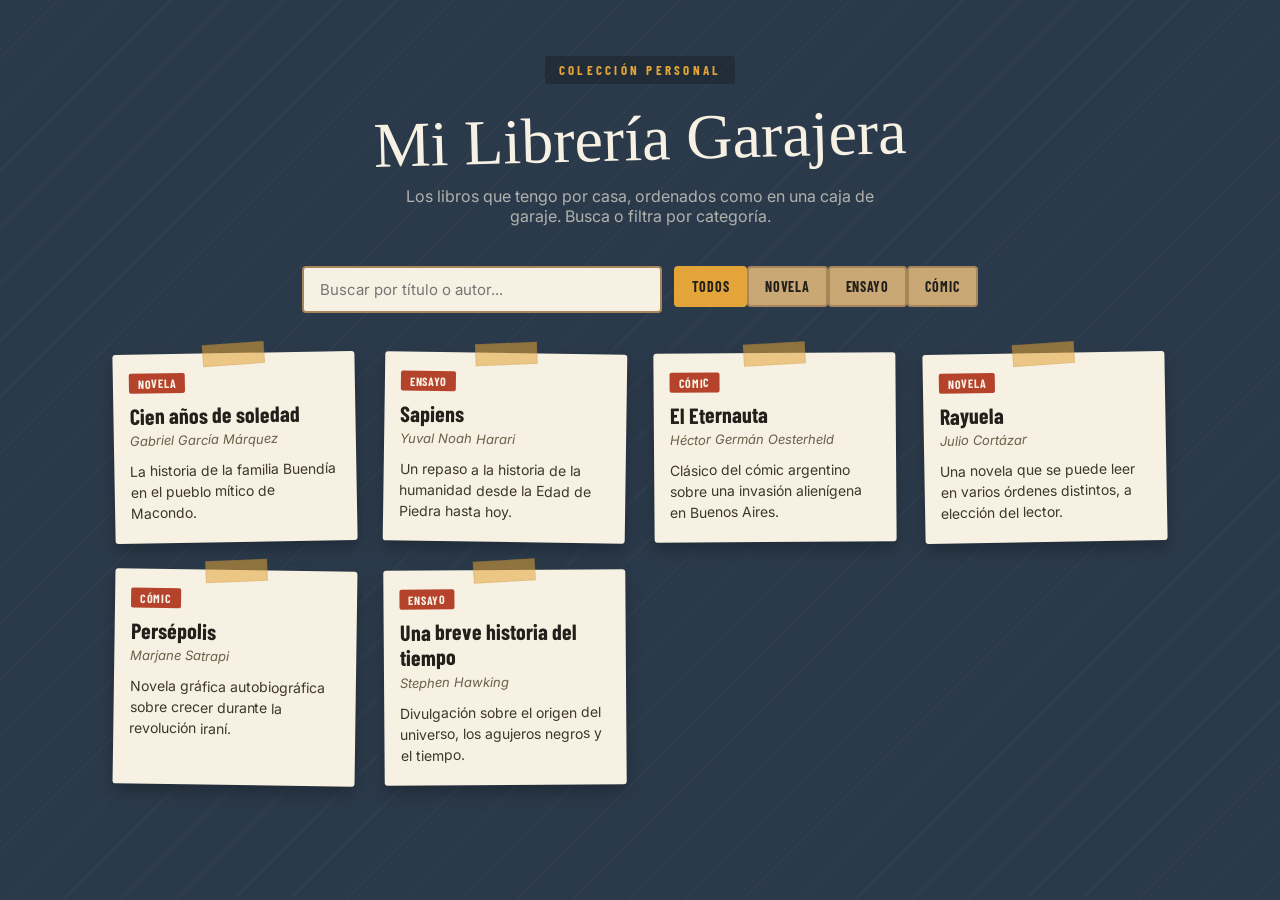
==== index.html @ d71dbd79 "Add files via upload" ====
<!DOCTYPE html>
<html lang="es">
<head>
<meta charset="UTF-8">
<meta name="viewport" content="width=device-width, initial-scale=1.0">
<title>Mi Librería Garajera</title>
<link rel="preconnect" href="https://fonts.googleapis.com">
<link href="https://fonts.googleapis.com/css2?family=Permanent+Marker&family=Barlow+Condensed:wght@600;700&family=Inter:wght@400;500;600&display=swap" rel="stylesheet">
<style>

  /* ============================================================
     PALETA Y TIPOS — no hace falta tocar esto, pero si algún día
     quieres cambiar colores, están todos aquí arriba.
     ============================================================ */
  :root{
    --azul-mono:   #2B3A4A;   /* fondo, como un mono de trabajo */
    --carton:      #C9A876;   /* tono cartón */
    --carton-osc:  #A9865A;
    --papel:       #F7F1E3;   /* tarjetas, tipo ficha */
    --tinta:       #23201B;   /* texto principal */
    --mostaza:     #E3A439;   /* acento, cinta de precaución */
    --rojo-etiqueta: #B5432C;
  }

  * { box-sizing: border-box; }

  body{
    margin:0;
    background: var(--azul-mono);
    background-image:
      repeating-linear-gradient(135deg, rgba(255,255,255,0.02) 0px, rgba(255,255,255,0.02) 2px, transparent 2px, transparent 40px);
    color: var(--tinta);
    font-family: 'Inter', sans-serif;
    min-height: 100vh;
  }

  header{
    padding: 56px 24px 40px;
    text-align: center;
  }

  .eyebrow{
    display:inline-block;
    font-family:'Barlow Condensed', sans-serif;
    font-weight:700;
    letter-spacing: 0.25em;
    text-transform: uppercase;
    font-size: 13px;
    color: var(--mostaza);
    background: rgba(0,0,0,0.25);
    padding: 6px 14px;
    border-radius: 3px;
    margin-bottom: 18px;
  }

  h1{
    font-family: 'Permanent Marker', cursive;
    font-weight: 400;
    font-size: clamp(2.4rem, 6vw, 4rem);
    color: var(--papel);
    margin: 0 0 10px;
    transform: rotate(-1.5deg);
  }

  .subtitulo{
    color: rgba(247,241,227,0.65);
    font-size: 16px;
    max-width: 480px;
    margin: 0 auto;
  }

  /* ---------- Buscador y filtros ---------- */
  .controles{
    max-width: 900px;
    margin: 0 auto 40px;
    padding: 0 24px;
    display: flex;
    flex-wrap: wrap;
    gap: 12px;
    justify-content: center;
  }

  #buscador{
    flex: 1 1 260px;
    max-width: 360px;
    padding: 12px 16px;
    border: 2px solid var(--carton-osc);
    border-radius: 4px;
    background: var(--papel);
    font-family: 'Inter', sans-serif;
    font-size: 15px;
    color: var(--tinta);
  }
  #buscador:focus{ outline: 3px solid var(--mostaza); outline-offset: 1px; }

  .filtro-categoria{
    padding: 10px 16px;
    border: 2px solid var(--carton-osc);
    border-radius: 4px;
    background: var(--carton);
    color: var(--tinta);
    font-family: 'Barlow Condensed', sans-serif;
    font-weight: 700;
    text-transform: uppercase;
    letter-spacing: 0.05em;
    font-size: 14px;
    cursor: pointer;
  }
  .filtro-categoria.activo{
    background: var(--mostaza);
    border-color: var(--mostaza);
  }
  .filtro-categoria:focus-visible{ outline: 3px solid var(--papel); }

  /* ---------- Cuadrícula de libros ---------- */
  main{
    max-width: 1100px;
    margin: 0 auto;
    padding: 0 24px 80px;
    display: grid;
    grid-template-columns: repeat(auto-fill, minmax(220px, 1fr));
    gap: 28px;
  }

  .ficha{
    background: var(--papel);
    border-radius: 3px;
    padding: 18px 16px 20px;
    position: relative;
    box-shadow: 0 8px 16px rgba(0,0,0,0.25);
    transition: transform 0.15s ease;
  }
  .ficha:nth-child(3n+1){ transform: rotate(-1deg); }
  .ficha:nth-child(3n+2){ transform: rotate(0.8deg); }
  .ficha:nth-child(3n){ transform: rotate(-0.4deg); }
  .ficha:hover{ transform: scale(1.03) rotate(0deg); }

  /* etiqueta de "cinta adhesiva" arriba de cada ficha */
  .ficha::before{
    content:"";
    position:absolute;
    top:-10px; left:50%;
    transform: translateX(-50%) rotate(-3deg);
    width: 60px; height: 20px;
    background: rgba(227,164,57,0.55);
    border: 1px solid rgba(0,0,0,0.05);
  }

  .categoria-tag{
    display:inline-block;
    font-family:'Barlow Condensed', sans-serif;
    font-weight:700;
    text-transform: uppercase;
    letter-spacing: 0.06em;
    font-size: 12px;
    color: var(--papel);
    background: var(--rojo-etiqueta);
    padding: 3px 9px;
    border-radius: 2px;
    margin-bottom: 10px;
  }

  .ficha h2{
    font-family: 'Barlow Condensed', sans-serif;
    font-size: 22px;
    font-weight: 700;
    margin: 0 0 4px;
    line-height: 1.15;
  }

  .autor{
    font-size: 13px;
    color: #6b5f4a;
    margin: 0 0 12px;
    font-style: italic;
  }

  .descripcion{
    font-size: 14px;
    line-height: 1.5;
    margin: 0;
    color: #3d372c;
  }

  .sin-resultados{
    grid-column: 1 / -1;
    text-align: center;
    color: rgba(247,241,227,0.7);
    font-family:'Barlow Condensed', sans-serif;
    font-size: 20px;
    padding: 40px 0;
  }

</style>
</head>
<body>

<header>
  <span class="eyebrow">Colección personal</span>
  <h1>Mi Librería Garajera</h1>
  <p class="subtitulo">Los libros que tengo por casa, ordenados como en una caja de garaje. Busca o filtra por categoría.</p>
</header>

<div class="controles">
  <input type="text" id="buscador" placeholder="Buscar por título o autor...">
  <div id="filtros"></div>
</div>

<main id="contenedor-libros"></main>

<script>

  /* ============================================================
     👇 ESTA ES LA ÚNICA PARTE QUE TIENES QUE TOCAR 👇

     Añade, borra o edita libros aquí. Cada libro es un bloque
     entre { } y hay que separarlos con una coma.

     - titulo: el nombre del libro
     - autor: quién lo escribió
     - categoria: la etiqueta roja (úsala para agrupar, ej: "Novela", "Ensayo", "Cómic"...)
     - descripcion: una o dos frases sobre el libro

     Cuando termines de editar, guarda el archivo y ya está.
     ============================================================ */

  const libros = [
    {
      titulo: "Cien años de soledad",
      autor: "Gabriel García Márquez",
      categoria: "Novela",
      descripcion: "La historia de la familia Buendía en el pueblo mítico de Macondo."
    },
    {
      titulo: "Sapiens",
      autor: "Yuval Noah Harari",
      categoria: "Ensayo",
      descripcion: "Un repaso a la historia de la humanidad desde la Edad de Piedra hasta hoy."
    },
    {
      titulo: "El Eternauta",
      autor: "Héctor Germán Oesterheld",
      categoria: "Cómic",
      descripcion: "Clásico del cómic argentino sobre una invasión alienígena en Buenos Aires."
    },
    {
      titulo: "Rayuela",
      autor: "Julio Cortázar",
      categoria: "Novela",
      descripcion: "Una novela que se puede leer en varios órdenes distintos, a elección del lector."
    },
    {
      titulo: "Persépolis",
      autor: "Marjane Satrapi",
      categoria: "Cómic",
      descripcion: "Novela gráfica autobiográfica sobre crecer durante la revolución iraní."
    },
    {
      titulo: "Una breve historia del tiempo",
      autor: "Stephen Hawking",
      categoria: "Ensayo",
      descripcion: "Divulgación sobre el origen del universo, los agujeros negros y el tiempo."
    }
  ];

  /* ============================================================
     👆 A partir de aquí es el "motor" que pinta las fichas.
     No hace falta entenderlo para usar la plantilla, pero si
     algún día quieres aprender, es un buen sitio para empezar
     a leer código real.
     ============================================================ */

  const contenedor = document.getElementById('contenedor-libros');
  const buscador = document.getElementById('buscador');
  const filtrosDiv = document.getElementById('filtros');

  const categorias = ["Todos", ...new Set(libros.map(l => l.categoria))];
  let categoriaActiva = "Todos";

  function pintarFiltros(){
    filtrosDiv.innerHTML = "";
    categorias.forEach(cat => {
      const btn = document.createElement('button');
      btn.textContent = cat;
      btn.className = "filtro-categoria" + (cat === categoriaActiva ? " activo" : "");
      btn.addEventListener('click', () => {
        categoriaActiva = cat;
        pintarFiltros();
        pintarLibros();
      });
      filtrosDiv.appendChild(btn);
    });
  }

  function pintarLibros(){
    const texto = buscador.value.trim().toLowerCase();
    const filtrados = libros.filter(l => {
      const coincideTexto = l.titulo.toLowerCase().includes(texto) || l.autor.toLowerCase().includes(texto);
      const coincideCategoria = categoriaActiva === "Todos" || l.categoria === categoriaActiva;
      return coincideTexto && coincideCategoria;
    });

    contenedor.innerHTML = "";

    if(filtrados.length === 0){
      contenedor.innerHTML = '<p class="sin-resultados">No hay libros que coincidan con la búsqueda.</p>';
      return;
    }

    filtrados.forEach(libro => {
      const ficha = document.createElement('article');
      ficha.className = "ficha";
      ficha.innerHTML = `
        <span class="categoria-tag">${libro.categoria}</span>
        <h2>${libro.titulo}</h2>
        <p class="autor">${libro.autor}</p>
        <p class="descripcion">${libro.descripcion}</p>
      `;
      contenedor.appendChild(ficha);
    });
  }

  buscador.addEventListener('input', pintarLibros);

  pintarFiltros();
  pintarLibros();

</script>
</body>
</html>
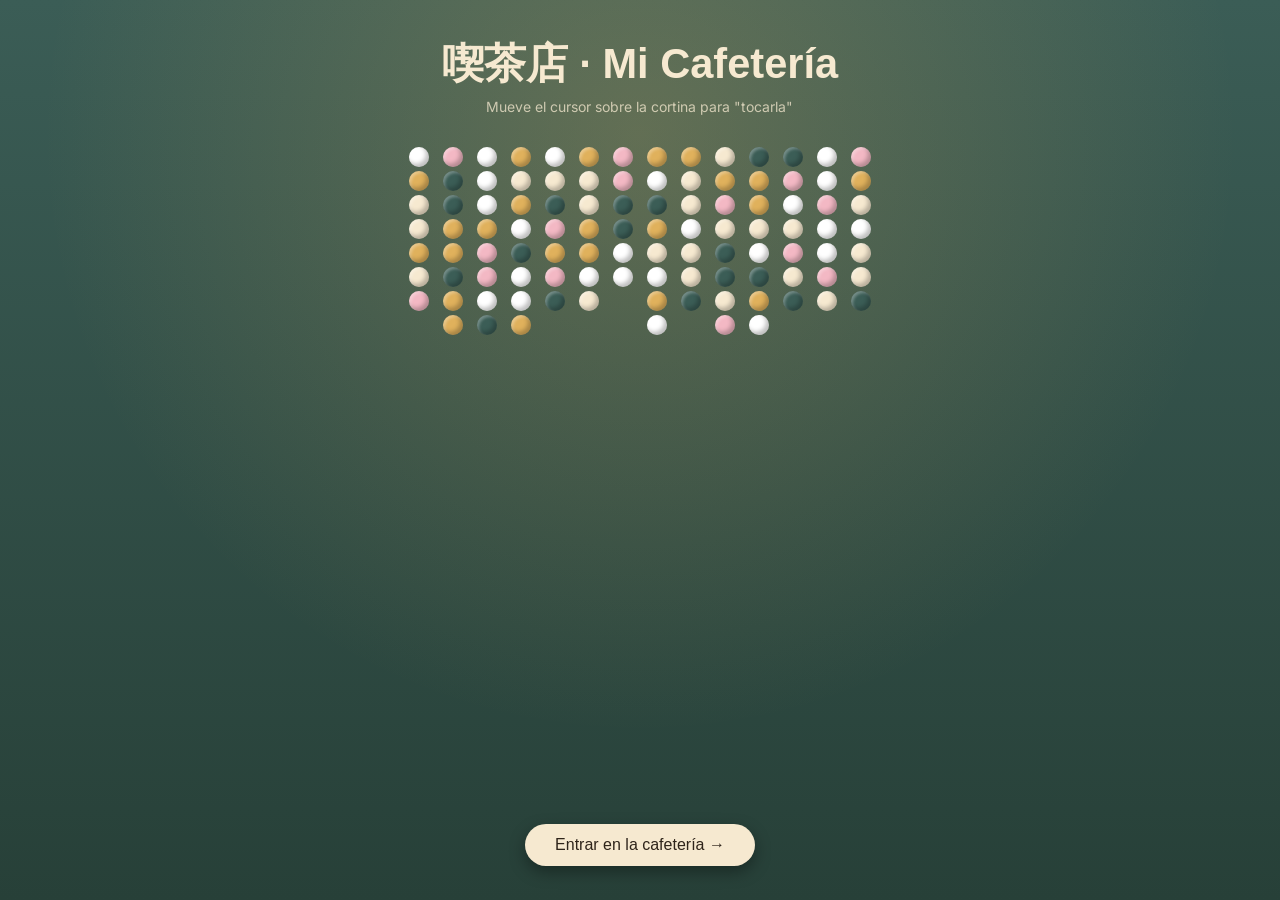
==== commit 86bb1be9: "Add files via upload" ====
--- a/index.html
+++ b/index.html
@@ -3,327 +3,525 @@
 <head>
 <meta charset="UTF-8">
 <meta name="viewport" content="width=device-width, initial-scale=1.0">
-<title>Mi Librería Garajera</title>
+<title>Mi Cafetería Garajera</title>
 <link rel="preconnect" href="https://fonts.googleapis.com">
-<link href="https://fonts.googleapis.com/css2?family=Permanent+Marker&family=Barlow+Condensed:wght@600;700&family=Inter:wght@400;500;600&display=swap" rel="stylesheet">
+<link href="https://fonts.googleapis.com/css2?family=Kosugi+Maru&family=Inter:wght@400;500;600&display=swap" rel="stylesheet">
 <style>
 
   /* ============================================================
-     PALETA Y TIPOS — no hace falta tocar esto, pero si algún día
-     quieres cambiar colores, están todos aquí arriba.
+     PALETA — sacada de la imagen de referencia: puertas verde
+     azulado, madera cálida, sakura rosa, tarros de terracota.
      ============================================================ */
   :root{
-    --azul-mono:   #2B3A4A;   /* fondo, como un mono de trabajo */
-    --carton:      #C9A876;   /* tono cartón */
-    --carton-osc:  #A9865A;
-    --papel:       #F7F1E3;   /* tarjetas, tipo ficha */
-    --tinta:       #23201B;   /* texto principal */
-    --mostaza:     #E3A439;   /* acento, cinta de precaución */
-    --rojo-etiqueta: #B5432C;
+    --crema:      #F6E9D0;
+    --teal:       #3B5D56;
+    --teal-osc:   #274038;
+    --sakura:     #F3B8C4;
+    --sakura-osc: #D98CA0;
+    --terracota:  #C97B4A;
+    --madera:     #8B6239;
+    --tinta:      #2E241A;
+    --dorado:     #E0B15C;
   }
 
   * { box-sizing: border-box; }
 
   body{
-    margin:0;
-    background: var(--azul-mono);
-    background-image:
-      repeating-linear-gradient(135deg, rgba(255,255,255,0.02) 0px, rgba(255,255,255,0.02) 2px, transparent 2px, transparent 40px);
+    margin: 0;
+    font-family: 'Inter', sans-serif;
     color: var(--tinta);
-    font-family: 'Inter', sans-serif;
+    background: var(--teal-osc);
+    overflow-x: hidden;
+  }
+
+  .titulo-display{ font-family: 'Kosugi Maru', sans-serif; }
+
+  /* ============================================================
+     PÉTALOS QUE CAEN — flotan sobre todo, todo el rato.
+     ============================================================ */
+  .petalo{
+    position: fixed;
+    top: -20px;
+    width: 12px;
+    height: 12px;
+    background: var(--sakura);
+    border-radius: 0 60% 0 60%;
+    opacity: 0.9;
+    pointer-events: none;
+    z-index: 60;
+    animation-name: caer;
+    animation-timing-function: linear;
+  }
+
+  @keyframes caer{
+    to{ transform: translateY(105vh) translateX(var(--deriva, 40px)) rotate(360deg); opacity: 0.15; }
+  }
+
+  /* ============================================================
+     ESCENA 1: ENTRADA CON CORTINA DE CUENTAS
+     ============================================================ */
+  #escena-entrada{
+    position: fixed;
+    inset: 0;
+    z-index: 90;
+    background:
+      radial-gradient(circle at 50% 15%, rgba(224,177,92,0.25), transparent 60%),
+      linear-gradient(var(--teal), var(--teal-osc));
+    display: flex;
+    flex-direction: column;
+    align-items: center;
+    justify-content: flex-start;
+    transition: opacity 1s ease, visibility 1s ease;
+  }
+
+  #escena-entrada.entrado{
+    opacity: 0;
+    visibility: hidden;
+    pointer-events: none;
+  }
+
+  .rotulo-entrada{
+    text-align: center;
+    color: var(--crema);
+    margin: 36px 0 8px;
+  }
+  .rotulo-entrada h1{ font-size: clamp(1.8rem, 5vw, 2.6rem); margin: 0 0 6px; }
+  .rotulo-entrada p{ margin: 0; font-size: 14px; color: rgba(246,233,208,0.75); }
+
+  #cortina{
+    position: relative;
+    flex: 1;
+    width: 100%;
+    display: flex;
+    justify-content: center;
+    gap: 14px;
+    padding-top: 24px;
+    cursor: pointer;
+    touch-action: none;
+  }
+
+  .hilo{
+    display: flex;
+    flex-direction: column;
+    align-items: center;
+    gap: 4px;
+    transform-origin: top center;
+    transition: transform 0.4s cubic-bezier(.34,1.6,.5,1);
+  }
+  .hilo.tocado{ transform: rotate(var(--angulo, 8deg)); }
+
+  .cuenta{
+    width: 20px;
+    height: 20px;
+    border-radius: 50%;
+    box-shadow: inset -3px -3px 4px rgba(0,0,0,0.25), inset 2px 2px 3px rgba(255,255,255,0.3);
+  }
+
+  #boton-entrar{
+    font-family: 'Kosugi Maru', sans-serif;
+    font-size: 16px;
+    color: var(--tinta);
+    background: var(--crema);
+    border: none;
+    border-radius: 999px;
+    padding: 12px 30px;
+    margin: 22px 0 34px;
+    cursor: pointer;
+    box-shadow: 0 6px 16px rgba(0,0,0,0.35);
+  }
+  #boton-entrar:hover{ background: var(--sakura); }
+  #boton-entrar:focus-visible{ outline: 3px solid var(--dorado); outline-offset: 3px; }
+
+  /* ============================================================
+     ESCENA 2: LA CAFETERÍA — imagen estática de fondo
+     ============================================================ */
+  #cafeteria{
+    position: relative;
     min-height: 100vh;
-  }
-
-  header{
-    padding: 56px 24px 40px;
+    padding: 36px 16px 60px;
+    background: var(--crema);
+  }
+
+  header.encabezado{
     text-align: center;
-  }
-
-  .eyebrow{
-    display:inline-block;
-    font-family:'Barlow Condensed', sans-serif;
-    font-weight:700;
-    letter-spacing: 0.25em;
-    text-transform: uppercase;
-    font-size: 13px;
-    color: var(--mostaza);
-    background: rgba(0,0,0,0.25);
-    padding: 6px 14px;
-    border-radius: 3px;
-    margin-bottom: 18px;
-  }
-
-  h1{
-    font-family: 'Permanent Marker', cursive;
-    font-weight: 400;
-    font-size: clamp(2.4rem, 6vw, 4rem);
-    color: var(--papel);
-    margin: 0 0 10px;
-    transform: rotate(-1.5deg);
-  }
-
-  .subtitulo{
-    color: rgba(247,241,227,0.65);
-    font-size: 16px;
-    max-width: 480px;
-    margin: 0 auto;
-  }
-
-  /* ---------- Buscador y filtros ---------- */
-  .controles{
-    max-width: 900px;
-    margin: 0 auto 40px;
-    padding: 0 24px;
-    display: flex;
-    flex-wrap: wrap;
-    gap: 12px;
-    justify-content: center;
-  }
-
-  #buscador{
-    flex: 1 1 260px;
-    max-width: 360px;
-    padding: 12px 16px;
-    border: 2px solid var(--carton-osc);
-    border-radius: 4px;
-    background: var(--papel);
-    font-family: 'Inter', sans-serif;
-    font-size: 15px;
-    color: var(--tinta);
-  }
-  #buscador:focus{ outline: 3px solid var(--mostaza); outline-offset: 1px; }
-
-  .filtro-categoria{
-    padding: 10px 16px;
-    border: 2px solid var(--carton-osc);
-    border-radius: 4px;
-    background: var(--carton);
-    color: var(--tinta);
-    font-family: 'Barlow Condensed', sans-serif;
-    font-weight: 700;
-    text-transform: uppercase;
-    letter-spacing: 0.05em;
-    font-size: 14px;
-    cursor: pointer;
-  }
-  .filtro-categoria.activo{
-    background: var(--mostaza);
-    border-color: var(--mostaza);
-  }
-  .filtro-categoria:focus-visible{ outline: 3px solid var(--papel); }
-
-  /* ---------- Cuadrícula de libros ---------- */
-  main{
+    margin-bottom: 28px;
+  }
+  header.encabezado h1{
+    font-size: clamp(1.8rem, 5vw, 2.6rem);
+    margin: 0 0 8px;
+    color: var(--teal-osc);
+  }
+  header.encabezado p{ margin: 0; color: #6b5a42; font-size: 15px; }
+
+  /* contenedor de la imagen: mantiene su proporción real,
+     así los libros escondidos quedan siempre en el sitio correcto */
+  .escena-imagen{
+    position: relative;
     max-width: 1100px;
     margin: 0 auto;
-    padding: 0 24px 80px;
-    display: grid;
-    grid-template-columns: repeat(auto-fill, minmax(220px, 1fr));
-    gap: 28px;
-  }
-
-  .ficha{
-    background: var(--papel);
-    border-radius: 3px;
-    padding: 18px 16px 20px;
+    border-radius: 10px;
+    overflow: hidden;
+    box-shadow: 0 20px 50px rgba(0,0,0,0.35);
+  }
+
+  .escena-imagen img{
+    display: block;
+    width: 100%;
+    height: auto;
+  }
+
+  /* --- libros escondidos, con la misma paleta que la ilustración --- */
+  .libro-oculto{
+    position: absolute;
+    width: 3.2%;
+    aspect-ratio: 3 / 2;
+    background: var(--sakura-osc);
+    border: 1px solid rgba(255,255,255,0.6);
+    border-radius: 2px;
+    cursor: pointer;
+    box-shadow: 0 0 0 2px rgba(224,177,92,0.0), 0 2px 6px rgba(0,0,0,0.35);
+    opacity: 0.88;
+    transition: transform 0.15s ease, box-shadow 0.15s ease, opacity 0.15s ease;
+  }
+  .libro-oculto:hover, .libro-oculto:focus-visible{
+    transform: scale(1.3) rotate(-4deg);
+    box-shadow: 0 0 0 3px var(--dorado), 0 4px 10px rgba(0,0,0,0.4);
+    opacity: 1;
+  }
+  .libro-oculto:focus-visible{ outline: none; }
+
+  .pista{
+    text-align: center;
+    color: #6b5a42;
+    font-size: 13px;
+    margin-top: 18px;
+  }
+
+  /* ============================================================
+     POPUP / MODAL DE CADA LIBRO
+     ============================================================ */
+  #fondo-modal{
+    position: fixed;
+    inset: 0;
+    background: rgba(39,64,56,0.6);
+    display: none;
+    align-items: center;
+    justify-content: center;
+    z-index: 200;
+    padding: 20px;
+  }
+  #fondo-modal.visible{ display: flex; }
+
+  .tarjeta-modal{
+    background: var(--crema);
+    border-radius: 14px;
+    max-width: 420px;
+    width: 100%;
+    padding: 26px;
     position: relative;
-    box-shadow: 0 8px 16px rgba(0,0,0,0.25);
-    transition: transform 0.15s ease;
-  }
-  .ficha:nth-child(3n+1){ transform: rotate(-1deg); }
-  .ficha:nth-child(3n+2){ transform: rotate(0.8deg); }
-  .ficha:nth-child(3n){ transform: rotate(-0.4deg); }
-  .ficha:hover{ transform: scale(1.03) rotate(0deg); }
-
-  /* etiqueta de "cinta adhesiva" arriba de cada ficha */
-  .ficha::before{
-    content:"";
-    position:absolute;
-    top:-10px; left:50%;
-    transform: translateX(-50%) rotate(-3deg);
-    width: 60px; height: 20px;
-    background: rgba(227,164,57,0.55);
-    border: 1px solid rgba(0,0,0,0.05);
-  }
-
-  .categoria-tag{
-    display:inline-block;
-    font-family:'Barlow Condensed', sans-serif;
-    font-weight:700;
-    text-transform: uppercase;
-    letter-spacing: 0.06em;
-    font-size: 12px;
-    color: var(--papel);
-    background: var(--rojo-etiqueta);
-    padding: 3px 9px;
-    border-radius: 2px;
-    margin-bottom: 10px;
-  }
-
-  .ficha h2{
-    font-family: 'Barlow Condensed', sans-serif;
+    box-shadow: 0 20px 50px rgba(0,0,0,0.4);
+    border: 3px solid var(--dorado);
+  }
+
+  #cerrar-modal{
+    position: absolute;
+    top: 12px; right: 14px;
+    background: none;
+    border: none;
+    font-size: 20px;
+    cursor: pointer;
+    color: var(--teal-osc);
+  }
+  #cerrar-modal:focus-visible{ outline: 2px solid var(--dorado); }
+
+  .portada-modal{
+    width: 90px; height: 130px;
+    margin: 0 auto 14px;
+    border-radius: 4px;
+    display: flex;
+    align-items: center;
+    justify-content: center;
+    font-family: 'Kosugi Maru', sans-serif;
+    font-size: 28px;
+    color: var(--crema);
+    box-shadow: 0 6px 14px rgba(0,0,0,0.3);
+    object-fit: cover;
+  }
+
+  .tarjeta-modal h2{
+    text-align: center;
+    margin: 0 0 4px;
     font-size: 22px;
-    font-weight: 700;
-    margin: 0 0 4px;
-    line-height: 1.15;
-  }
-
-  .autor{
-    font-size: 13px;
-    color: #6b5f4a;
-    margin: 0 0 12px;
+    color: var(--teal-osc);
+  }
+  .autor-modal{
+    text-align: center;
     font-style: italic;
-  }
-
-  .descripcion{
+    color: #7a6650;
+    margin: 0 0 14px;
     font-size: 14px;
-    line-height: 1.5;
-    margin: 0;
-    color: #3d372c;
-  }
-
-  .sin-resultados{
-    grid-column: 1 / -1;
+  }
+  .sinopsis-modal{
+    font-size: 14px;
+    line-height: 1.55;
+    color: #4a3c2c;
+    margin: 0 0 14px;
+  }
+  .puntuacion-modal{
     text-align: center;
-    color: rgba(247,241,227,0.7);
-    font-family:'Barlow Condensed', sans-serif;
     font-size: 20px;
-    padding: 40px 0;
+    letter-spacing: 3px;
+    color: var(--terracota);
+  }
+
+  @media (prefers-reduced-motion: reduce){
+    .petalo{ animation: none; display: none; }
   }
 
 </style>
 </head>
 <body>
 
-<header>
-  <span class="eyebrow">Colección personal</span>
-  <h1>Mi Librería Garajera</h1>
-  <p class="subtitulo">Los libros que tengo por casa, ordenados como en una caja de garaje. Busca o filtra por categoría.</p>
-</header>
-
-<div class="controles">
-  <input type="text" id="buscador" placeholder="Buscar por título o autor...">
-  <div id="filtros"></div>
+<!-- ============================================================
+     ESCENA DE ENTRADA: cortina de cuentas musical
+     ============================================================ -->
+<div id="escena-entrada">
+  <div class="rotulo-entrada">
+    <h1 class="titulo-display">喫茶店 · Mi Cafetería</h1>
+    <p>Mueve el cursor sobre la cortina para "tocarla"</p>
+  </div>
+  <div id="cortina"></div>
+  <button id="boton-entrar">Entrar en la cafetería →</button>
 </div>
 
-<main id="contenedor-libros"></main>
+<!-- ============================================================
+     ESCENA PRINCIPAL: imagen estática + libros escondidos
+     ============================================================ -->
+<div id="cafeteria">
+  <header class="encabezado">
+    <h1 class="titulo-display">Mi Cafetería Garajera</h1>
+    <p>Hay libros escondidos en la escena. Búscalos y haz clic.</p>
+  </header>
+
+  <div class="escena-imagen">
+    <!--
+      La imagen se llama "cafeteria.jpg" y tiene que estar SIEMPRE
+      en la misma carpeta que este index.html al subirla a GitHub,
+      si no, no se verá.
+    -->
+    <img src="cafeteria.jpg" alt="Fachada de la cafetería japonesa con mesas, sillas y estanterías">
+
+    <!--
+      Cada libro-oculto se coloca con "top" y "left" en PORCENTAJE
+      (0% a 100%) sobre la imagen, así se queda bien puesto en
+      cualquier pantalla. Ajusta los números para moverlos.
+    -->
+    <div class="libro-oculto" data-libro="0" style="top: 78%; left: 22%;" tabindex="0" aria-label="Libro escondido 1"></div>
+    <div class="libro-oculto" data-libro="1" style="top: 74%; left: 46%;" tabindex="0" aria-label="Libro escondido 2"></div>
+    <div class="libro-oculto" data-libro="2" style="top: 80%; left: 62%;" tabindex="0" aria-label="Libro escondido 3"></div>
+    <div class="libro-oculto" data-libro="3" style="top: 47%; left: 71%;" tabindex="0" aria-label="Libro escondido 4"></div>
+    <div class="libro-oculto" data-libro="4" style="top: 33%; left: 78%;" tabindex="0" aria-label="Libro escondido 5"></div>
+  </div>
+
+  <p class="pista">5 libros escondidos. ¿Los has encontrado todos?</p>
+</div>
+
+<!-- ============================================================
+     MODAL / POPUP DEL LIBRO
+     ============================================================ -->
+<div id="fondo-modal">
+  <div class="tarjeta-modal">
+    <button id="cerrar-modal" aria-label="Cerrar">✕</button>
+    <div class="portada-modal" id="portada-modal"></div>
+    <h2 id="titulo-modal"></h2>
+    <p class="autor-modal" id="autor-modal"></p>
+    <p class="sinopsis-modal" id="sinopsis-modal"></p>
+    <p class="puntuacion-modal" id="puntuacion-modal"></p>
+  </div>
+</div>
 
 <script>
 
   /* ============================================================
-     👇 ESTA ES LA ÚNICA PARTE QUE TIENES QUE TOCAR 👇
-
-     Añade, borra o edita libros aquí. Cada libro es un bloque
-     entre { } y hay que separarlos con una coma.
-
-     - titulo: el nombre del libro
-     - autor: quién lo escribió
-     - categoria: la etiqueta roja (úsala para agrupar, ej: "Novela", "Ensayo", "Cómic"...)
-     - descripcion: una o dos frases sobre el libro
-
-     Cuando termines de editar, guarda el archivo y ya está.
+     👇 ESTA ES LA PARTE QUE TIENES QUE TOCAR 👇
+
+     Un libro por cada "libro-oculto" del HTML de arriba
+     (el índice 0 es el primero, 1 el segundo, etc).
+
+     - portada: déjalo en "" para usar un color con las iniciales,
+       o pon la URL de una imagen para mostrar la portada real.
      ============================================================ */
 
   const libros = [
     {
       titulo: "Cien años de soledad",
       autor: "Gabriel García Márquez",
-      categoria: "Novela",
-      descripcion: "La historia de la familia Buendía en el pueblo mítico de Macondo."
+      sinopsis: "La historia de la familia Buendía en el pueblo mítico de Macondo, a lo largo de siete generaciones.",
+      puntuacion: 5,
+      portada: ""
     },
     {
       titulo: "Sapiens",
       autor: "Yuval Noah Harari",
-      categoria: "Ensayo",
-      descripcion: "Un repaso a la historia de la humanidad desde la Edad de Piedra hasta hoy."
+      sinopsis: "Un repaso a la historia de la humanidad desde la Edad de Piedra hasta la actualidad.",
+      puntuacion: 4,
+      portada: ""
     },
     {
       titulo: "El Eternauta",
       autor: "Héctor Germán Oesterheld",
-      categoria: "Cómic",
-      descripcion: "Clásico del cómic argentino sobre una invasión alienígena en Buenos Aires."
+      sinopsis: "Clásico del cómic argentino sobre una invasión alienígena en Buenos Aires.",
+      puntuacion: 5,
+      portada: ""
     },
     {
       titulo: "Rayuela",
       autor: "Julio Cortázar",
-      categoria: "Novela",
-      descripcion: "Una novela que se puede leer en varios órdenes distintos, a elección del lector."
+      sinopsis: "Una novela que se puede leer en varios órdenes distintos, a elección del lector.",
+      puntuacion: 4,
+      portada: ""
     },
     {
       titulo: "Persépolis",
       autor: "Marjane Satrapi",
-      categoria: "Cómic",
-      descripcion: "Novela gráfica autobiográfica sobre crecer durante la revolución iraní."
-    },
-    {
-      titulo: "Una breve historia del tiempo",
-      autor: "Stephen Hawking",
-      categoria: "Ensayo",
-      descripcion: "Divulgación sobre el origen del universo, los agujeros negros y el tiempo."
+      sinopsis: "Novela gráfica autobiográfica sobre crecer durante la revolución iraní.",
+      puntuacion: 5,
+      portada: ""
     }
   ];
 
   /* ============================================================
-     👆 A partir de aquí es el "motor" que pinta las fichas.
-     No hace falta entenderlo para usar la plantilla, pero si
-     algún día quieres aprender, es un buen sitio para empezar
-     a leer código real.
-     ============================================================ */
-
-  const contenedor = document.getElementById('contenedor-libros');
-  const buscador = document.getElementById('buscador');
-  const filtrosDiv = document.getElementById('filtros');
-
-  const categorias = ["Todos", ...new Set(libros.map(l => l.categoria))];
-  let categoriaActiva = "Todos";
-
-  function pintarFiltros(){
-    filtrosDiv.innerHTML = "";
-    categorias.forEach(cat => {
-      const btn = document.createElement('button');
-      btn.textContent = cat;
-      btn.className = "filtro-categoria" + (cat === categoriaActiva ? " activo" : "");
-      btn.addEventListener('click', () => {
-        categoriaActiva = cat;
-        pintarFiltros();
-        pintarLibros();
-      });
-      filtrosDiv.appendChild(btn);
+     👆 A partir de aquí es el "motor". No hace falta tocarlo.
+     ============================================================ */
+
+  /* ---------- Pétalos cayendo ---------- */
+  function crearPetalo(){
+    const petalo = document.createElement('div');
+    petalo.className = 'petalo';
+    const inicioX = Math.random() * window.innerWidth;
+    const duracion = 6 + Math.random() * 6;
+    const deriva = (Math.random() * 160 - 80) + 'px';
+    petalo.style.left = inicioX + 'px';
+    petalo.style.setProperty('--deriva', deriva);
+    petalo.style.animationDuration = duracion + 's';
+    petalo.style.background = Math.random() > 0.5 ? 'var(--sakura)' : '#ffffff';
+    document.body.appendChild(petalo);
+    setTimeout(() => petalo.remove(), duracion * 1000);
+  }
+  setInterval(crearPetalo, 400);
+
+  /* ---------- Cortina de cuentas ---------- */
+  const cortina = document.getElementById('cortina');
+  const numHilos = 14;
+  const coloresCuentas = ['#F3B8C4', '#3B5D56', '#F6E9D0', '#E0B15C', '#FFFFFF'];
+  const notas = [261.63, 293.66, 329.63, 392.00, 440.00, 523.25, 587.33, 659.25];
+
+  for(let i = 0; i < numHilos; i++){
+    const hilo = document.createElement('div');
+    hilo.className = 'hilo';
+    hilo.dataset.nota = notas[i % notas.length];
+    const numCuentas = 6 + Math.floor(Math.random() * 3);
+    for(let j = 0; j < numCuentas; j++){
+      const cuenta = document.createElement('div');
+      cuenta.className = 'cuenta';
+      cuenta.style.background = coloresCuentas[Math.floor(Math.random() * coloresCuentas.length)];
+      hilo.appendChild(cuenta);
+    }
+    cortina.appendChild(hilo);
+  }
+
+  let contextoAudio = null;
+  function obtenerContexto(){
+    if(!contextoAudio){
+      contextoAudio = new (window.AudioContext || window.webkitAudioContext)();
+    }
+    return contextoAudio;
+  }
+
+  function tocarNota(frecuencia){
+    try{
+      const ctx = obtenerContexto();
+      const ahora = ctx.currentTime;
+      const osc = ctx.createOscillator();
+      osc.type = 'triangle';
+      osc.frequency.setValueAtTime(frecuencia, ahora);
+      const ganancia = ctx.createGain();
+      ganancia.gain.setValueAtTime(0.0001, ahora);
+      ganancia.gain.linearRampToValueAtTime(0.18, ahora + 0.015);
+      ganancia.gain.exponentialRampToValueAtTime(0.0001, ahora + 0.8);
+      osc.connect(ganancia).connect(ctx.destination);
+      osc.start(ahora);
+      osc.stop(ahora + 0.8);
+    }catch(error){
+      console.log('El audio no está disponible en este navegador', error);
+    }
+  }
+
+  let ultimoHiloTocado = null;
+  cortina.addEventListener('pointermove', (evento) => {
+    const objetivo = evento.target.closest('.hilo');
+    if(!objetivo || objetivo === ultimoHiloTocado) return;
+    ultimoHiloTocado = objetivo;
+
+    const angulo = (Math.random() * 16 - 8).toFixed(1) + 'deg';
+    objetivo.style.setProperty('--angulo', angulo);
+    objetivo.classList.add('tocado');
+    tocarNota(parseFloat(objetivo.dataset.nota));
+
+    setTimeout(() => objetivo.classList.remove('tocado'), 400);
+  });
+  cortina.addEventListener('pointerleave', () => { ultimoHiloTocado = null; });
+
+  /* ---------- Entrar en la cafetería ---------- */
+  document.getElementById('boton-entrar').addEventListener('click', () => {
+    document.getElementById('escena-entrada').classList.add('entrado');
+  });
+
+  /* ---------- Modal de cada libro ---------- */
+  const fondoModal = document.getElementById('fondo-modal');
+  const iniciales = (texto) => texto.split(' ').map(p => p[0]).slice(0,2).join('').toUpperCase();
+  const coloresPortada = ['#3B5D56', '#D98CA0', '#C97B4A', '#E0B15C', '#8B6239'];
+
+  document.querySelectorAll('.libro-oculto').forEach(elemento => {
+    elemento.addEventListener('click', () => abrirModal(elemento.dataset.libro));
+    elemento.addEventListener('keydown', (evento) => {
+      if(evento.key === 'Enter' || evento.key === ' '){
+        evento.preventDefault();
+        abrirModal(elemento.dataset.libro);
+      }
     });
-  }
-
-  function pintarLibros(){
-    const texto = buscador.value.trim().toLowerCase();
-    const filtrados = libros.filter(l => {
-      const coincideTexto = l.titulo.toLowerCase().includes(texto) || l.autor.toLowerCase().includes(texto);
-      const coincideCategoria = categoriaActiva === "Todos" || l.categoria === categoriaActiva;
-      return coincideTexto && coincideCategoria;
-    });
-
-    contenedor.innerHTML = "";
-
-    if(filtrados.length === 0){
-      contenedor.innerHTML = '<p class="sin-resultados">No hay libros que coincidan con la búsqueda.</p>';
-      return;
+  });
+
+  function abrirModal(indice){
+    const libro = libros[indice];
+    if(!libro) return;
+
+    document.getElementById('titulo-modal').textContent = libro.titulo;
+    document.getElementById('autor-modal').textContent = libro.autor;
+    document.getElementById('sinopsis-modal').textContent = libro.sinopsis;
+    document.getElementById('puntuacion-modal').textContent = '★'.repeat(libro.puntuacion) + '☆'.repeat(5 - libro.puntuacion);
+
+    const portada = document.getElementById('portada-modal');
+    if(libro.portada){
+      portada.style.background = 'none';
+      portada.innerHTML = `<img src="${libro.portada}" alt="Portada de ${libro.titulo}" style="width:100%;height:100%;border-radius:4px;object-fit:cover;">`;
+    } else {
+      portada.style.background = coloresPortada[indice % coloresPortada.length];
+      portada.innerHTML = iniciales(libro.titulo);
     }
 
-    filtrados.forEach(libro => {
-      const ficha = document.createElement('article');
-      ficha.className = "ficha";
-      ficha.innerHTML = `
-        <span class="categoria-tag">${libro.categoria}</span>
-        <h2>${libro.titulo}</h2>
-        <p class="autor">${libro.autor}</p>
-        <p class="descripcion">${libro.descripcion}</p>
-      `;
-      contenedor.appendChild(ficha);
-    });
-  }
-
-  buscador.addEventListener('input', pintarLibros);
-
-  pintarFiltros();
-  pintarLibros();
+    fondoModal.classList.add('visible');
+  }
+
+  document.getElementById('cerrar-modal').addEventListener('click', () => {
+    fondoModal.classList.remove('visible');
+  });
+  fondoModal.addEventListener('click', (evento) => {
+    if(evento.target === fondoModal) fondoModal.classList.remove('visible');
+  });
+  document.addEventListener('keydown', (evento) => {
+    if(evento.key === 'Escape') fondoModal.classList.remove('visible');
+  });
 
 </script>
 </body>
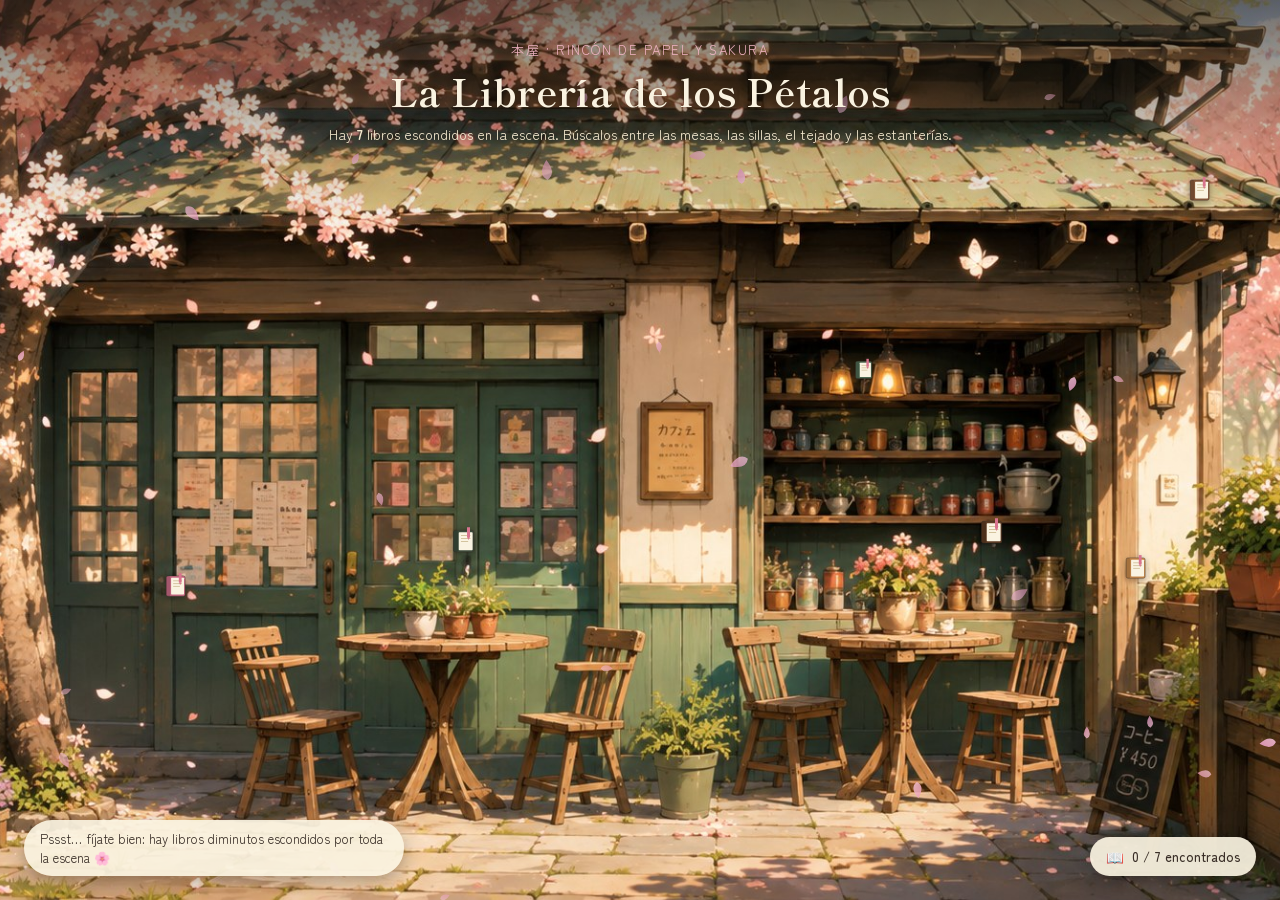
==== commit cbb44371: "Add files via upload" ====
--- a/index.html
+++ b/index.html
@@ -1,528 +1,76 @@
 <!DOCTYPE html>
 <html lang="es">
 <head>
-<meta charset="UTF-8">
-<meta name="viewport" content="width=device-width, initial-scale=1.0">
-<title>Mi Cafetería Garajera</title>
+<meta charset="UTF-8" />
+<meta name="viewport" content="width=device-width, initial-scale=1.0" />
+<title>La Librería de los Pétalos · Libros escondidos</title>
+<meta name="description" content="Encuentra los libros escondidos entre los pétalos de sakura en esta librería de estilo anime cozy." />
+
 <link rel="preconnect" href="https://fonts.googleapis.com">
-<link href="https://fonts.googleapis.com/css2?family=Kosugi+Maru&family=Inter:wght@400;500;600&display=swap" rel="stylesheet">
-<style>
+<link rel="preconnect" href="https://fonts.gstatic.com" crossorigin>
+<link href="https://fonts.googleapis.com/css2?family=Shippori+Mincho:wght@500;700&family=Zen+Maru+Gothic:wght@400;500;700&display=swap" rel="stylesheet">
 
-  /* ============================================================
-     PALETA — sacada de la imagen de referencia: puertas verde
-     azulado, madera cálida, sakura rosa, tarros de terracota.
-     ============================================================ */
-  :root{
-    --crema:      #F6E9D0;
-    --teal:       #3B5D56;
-    --teal-osc:   #274038;
-    --sakura:     #F3B8C4;
-    --sakura-osc: #D98CA0;
-    --terracota:  #C97B4A;
-    --madera:     #8B6239;
-    --tinta:      #2E241A;
-    --dorado:     #E0B15C;
-  }
-
-  * { box-sizing: border-box; }
-
-  body{
-    margin: 0;
-    font-family: 'Inter', sans-serif;
-    color: var(--tinta);
-    background: var(--teal-osc);
-    overflow-x: hidden;
-  }
-
-  .titulo-display{ font-family: 'Kosugi Maru', sans-serif; }
-
-  /* ============================================================
-     PÉTALOS QUE CAEN — flotan sobre todo, todo el rato.
-     ============================================================ */
-  .petalo{
-    position: fixed;
-    top: -20px;
-    width: 12px;
-    height: 12px;
-    background: var(--sakura);
-    border-radius: 0 60% 0 60%;
-    opacity: 0.9;
-    pointer-events: none;
-    z-index: 60;
-    animation-name: caer;
-    animation-timing-function: linear;
-  }
-
-  @keyframes caer{
-    to{ transform: translateY(105vh) translateX(var(--deriva, 40px)) rotate(360deg); opacity: 0.15; }
-  }
-
-  /* ============================================================
-     ESCENA 1: ENTRADA CON CORTINA DE CUENTAS
-     ============================================================ */
-  #escena-entrada{
-    position: fixed;
-    inset: 0;
-    z-index: 90;
-    background:
-      radial-gradient(circle at 50% 15%, rgba(224,177,92,0.25), transparent 60%),
-      linear-gradient(var(--teal), var(--teal-osc));
-    display: flex;
-    flex-direction: column;
-    align-items: center;
-    justify-content: flex-start;
-    transition: opacity 1s ease, visibility 1s ease;
-  }
-
-  #escena-entrada.entrado{
-    opacity: 0;
-    visibility: hidden;
-    pointer-events: none;
-  }
-
-  .rotulo-entrada{
-    text-align: center;
-    color: var(--crema);
-    margin: 36px 0 8px;
-  }
-  .rotulo-entrada h1{ font-size: clamp(1.8rem, 5vw, 2.6rem); margin: 0 0 6px; }
-  .rotulo-entrada p{ margin: 0; font-size: 14px; color: rgba(246,233,208,0.75); }
-
-  #cortina{
-    position: relative;
-    flex: 1;
-    width: 100%;
-    display: flex;
-    justify-content: center;
-    gap: 14px;
-    padding-top: 24px;
-    cursor: pointer;
-    touch-action: none;
-  }
-
-  .hilo{
-    display: flex;
-    flex-direction: column;
-    align-items: center;
-    gap: 4px;
-    transform-origin: top center;
-    transition: transform 0.4s cubic-bezier(.34,1.6,.5,1);
-  }
-  .hilo.tocado{ transform: rotate(var(--angulo, 8deg)); }
-
-  .cuenta{
-    width: 20px;
-    height: 20px;
-    border-radius: 50%;
-    box-shadow: inset -3px -3px 4px rgba(0,0,0,0.25), inset 2px 2px 3px rgba(255,255,255,0.3);
-  }
-
-  #boton-entrar{
-    font-family: 'Kosugi Maru', sans-serif;
-    font-size: 16px;
-    color: var(--tinta);
-    background: var(--crema);
-    border: none;
-    border-radius: 999px;
-    padding: 12px 30px;
-    margin: 22px 0 34px;
-    cursor: pointer;
-    box-shadow: 0 6px 16px rgba(0,0,0,0.35);
-  }
-  #boton-entrar:hover{ background: var(--sakura); }
-  #boton-entrar:focus-visible{ outline: 3px solid var(--dorado); outline-offset: 3px; }
-
-  /* ============================================================
-     ESCENA 2: LA CAFETERÍA — imagen estática de fondo
-     ============================================================ */
-  #cafeteria{
-    position: relative;
-    min-height: 100vh;
-    padding: 36px 16px 60px;
-    background: var(--crema);
-  }
-
-  header.encabezado{
-    text-align: center;
-    margin-bottom: 28px;
-  }
-  header.encabezado h1{
-    font-size: clamp(1.8rem, 5vw, 2.6rem);
-    margin: 0 0 8px;
-    color: var(--teal-osc);
-  }
-  header.encabezado p{ margin: 0; color: #6b5a42; font-size: 15px; }
-
-  /* contenedor de la imagen: mantiene su proporción real,
-     así los libros escondidos quedan siempre en el sitio correcto */
-  .escena-imagen{
-    position: relative;
-    max-width: 1100px;
-    margin: 0 auto;
-    border-radius: 10px;
-    overflow: hidden;
-    box-shadow: 0 20px 50px rgba(0,0,0,0.35);
-  }
-
-  .escena-imagen img{
-    display: block;
-    width: 100%;
-    height: auto;
-  }
-
-  /* --- libros escondidos, con la misma paleta que la ilustración --- */
-  .libro-oculto{
-    position: absolute;
-    width: 3.2%;
-    aspect-ratio: 3 / 2;
-    background: var(--sakura-osc);
-    border: 1px solid rgba(255,255,255,0.6);
-    border-radius: 2px;
-    cursor: pointer;
-    box-shadow: 0 0 0 2px rgba(224,177,92,0.0), 0 2px 6px rgba(0,0,0,0.35);
-    opacity: 0.88;
-    transition: transform 0.15s ease, box-shadow 0.15s ease, opacity 0.15s ease;
-  }
-  .libro-oculto:hover, .libro-oculto:focus-visible{
-    transform: scale(1.3) rotate(-4deg);
-    box-shadow: 0 0 0 3px var(--dorado), 0 4px 10px rgba(0,0,0,0.4);
-    opacity: 1;
-  }
-  .libro-oculto:focus-visible{ outline: none; }
-
-  .pista{
-    text-align: center;
-    color: #6b5a42;
-    font-size: 13px;
-    margin-top: 18px;
-  }
-
-  /* ============================================================
-     POPUP / MODAL DE CADA LIBRO
-     ============================================================ */
-  #fondo-modal{
-    position: fixed;
-    inset: 0;
-    background: rgba(39,64,56,0.6);
-    display: none;
-    align-items: center;
-    justify-content: center;
-    z-index: 200;
-    padding: 20px;
-  }
-  #fondo-modal.visible{ display: flex; }
-
-  .tarjeta-modal{
-    background: var(--crema);
-    border-radius: 14px;
-    max-width: 420px;
-    width: 100%;
-    padding: 26px;
-    position: relative;
-    box-shadow: 0 20px 50px rgba(0,0,0,0.4);
-    border: 3px solid var(--dorado);
-  }
-
-  #cerrar-modal{
-    position: absolute;
-    top: 12px; right: 14px;
-    background: none;
-    border: none;
-    font-size: 20px;
-    cursor: pointer;
-    color: var(--teal-osc);
-  }
-  #cerrar-modal:focus-visible{ outline: 2px solid var(--dorado); }
-
-  .portada-modal{
-    width: 90px; height: 130px;
-    margin: 0 auto 14px;
-    border-radius: 4px;
-    display: flex;
-    align-items: center;
-    justify-content: center;
-    font-family: 'Kosugi Maru', sans-serif;
-    font-size: 28px;
-    color: var(--crema);
-    box-shadow: 0 6px 14px rgba(0,0,0,0.3);
-    object-fit: cover;
-  }
-
-  .tarjeta-modal h2{
-    text-align: center;
-    margin: 0 0 4px;
-    font-size: 22px;
-    color: var(--teal-osc);
-  }
-  .autor-modal{
-    text-align: center;
-    font-style: italic;
-    color: #7a6650;
-    margin: 0 0 14px;
-    font-size: 14px;
-  }
-  .sinopsis-modal{
-    font-size: 14px;
-    line-height: 1.55;
-    color: #4a3c2c;
-    margin: 0 0 14px;
-  }
-  .puntuacion-modal{
-    text-align: center;
-    font-size: 20px;
-    letter-spacing: 3px;
-    color: var(--terracota);
-  }
-
-  @media (prefers-reduced-motion: reduce){
-    .petalo{ animation: none; display: none; }
-  }
-
-</style>
+<link rel="stylesheet" href="css/style.css" />
 </head>
 <body>
 
-<!-- ============================================================
-     ESCENA DE ENTRADA: cortina de cuentas musical
-     ============================================================ -->
-<div id="escena-entrada">
-  <div class="rotulo-entrada">
-    <h1 class="titulo-display">喫茶店 · Mi Cafetería</h1>
-    <p>Mueve el cursor sobre la cortina para "tocarla"</p>
-  </div>
-  <div id="cortina"></div>
-  <button id="boton-entrar">Entrar en la cafetería →</button>
-</div>
+  <!-- Escena principal -->
+  <main class="scene-wrap">
+    <div class="scene" id="scene">
 
-<!-- ============================================================
-     ESCENA PRINCIPAL: imagen estática + libros escondidos
-     ============================================================ -->
-<div id="cafeteria">
-  <header class="encabezado">
-    <h1 class="titulo-display">Mi Cafetería Garajera</h1>
-    <p>Hay libros escondidos en la escena. Búscalos y haz clic.</p>
-  </header>
+      <img
+        class="scene__bg-blur"
+        src="assets/escena-libreria.jpg"
+        alt=""
+        aria-hidden="true"
+      />
+      <img
+        class="scene__bg"
+        id="sceneImg"
+        src="assets/escena-libreria.jpg"
+        alt="Fachada de una librería japonesa acogedora bajo los cerezos en flor, con mesas de madera, sillas y estanterías con macetas"
+      />
 
-  <div class="escena-imagen">
-    <!--
-      La imagen se llama "cafeteria.jpg" y tiene que estar SIEMPRE
-      en la misma carpeta que este index.html al subirla a GitHub,
-      si no, no se verá.
-    -->
-    <img src="cafeteria.jpg" alt="Fachada de la cafetería japonesa con mesas, sillas y estanterías">
+      <!-- Lienzo de pétalos animados -->
+      <canvas class="scene__petals" id="petalCanvas" aria-hidden="true"></canvas>
 
-    <!--
-      Cada libro-oculto se coloca con "top" y "left" en PORCENTAJE
-      (0% a 100%) sobre la imagen, así se queda bien puesto en
-      cualquier pantalla. Ajusta los números para moverlos.
-    -->
-    <div class="libro-oculto" data-libro="0" style="top: 78%; left: 22%;" tabindex="0" aria-label="Libro escondido 1"></div>
-    <div class="libro-oculto" data-libro="1" style="top: 74%; left: 46%;" tabindex="0" aria-label="Libro escondido 2"></div>
-    <div class="libro-oculto" data-libro="2" style="top: 80%; left: 62%;" tabindex="0" aria-label="Libro escondido 3"></div>
-    <div class="libro-oculto" data-libro="3" style="top: 47%; left: 71%;" tabindex="0" aria-label="Libro escondido 4"></div>
-    <div class="libro-oculto" data-libro="4" style="top: 33%; left: 78%;" tabindex="0" aria-label="Libro escondido 5"></div>
+      <!-- Cabecera flotante -->
+      <header class="scene__header">
+        <p class="scene__eyebrow">本屋 · Rincón de papel y sakura</p>
+        <h1 class="scene__title">La Librería de los Pétalos</h1>
+        <p class="scene__subtitle">Hay <strong id="totalBooks">7</strong> libros escondidos en la escena. Búscalos entre las mesas, las sillas, el tejado y las estanterías.</p>
+      </header>
+
+      <!-- Contador de progreso -->
+      <div class="progress" id="progress" role="status" aria-live="polite">
+        <span class="progress__icon">📖</span>
+        <span><span id="foundCount">0</span> / <span id="totalCount">7</span> encontrados</span>
+      </div>
+
+      <!-- Los hotspots de libros se insertan aquí por JS -->
+      <div class="hotspots" id="hotspots"></div>
+
+    </div>
+
+    <p class="hint">Pssst… fíjate bien: hay libros diminutos escondidos por toda la escena 🌸</p>
+  </main>
+
+  <!-- Ficha del libro (modal) -->
+  <div class="book-modal" id="bookModal" aria-hidden="true">
+    <div class="book-modal__backdrop" id="bookBackdrop"></div>
+    <div class="book-modal__card" role="dialog" aria-modal="true" aria-labelledby="bookTitle">
+      <button class="book-modal__close" id="bookClose" aria-label="Cerrar ficha del libro">✕</button>
+      <div class="book-modal__seal" id="bookSeal">4.5</div>
+      <p class="book-modal__eyebrow" id="bookEyebrow">Ficha del libro</p>
+      <h2 class="book-modal__title" id="bookTitle">Título</h2>
+      <p class="book-modal__author" id="bookAuthor">Autor</p>
+      <p class="book-modal__synopsis" id="bookSynopsis">Sinopsis...</p>
+      <div class="book-modal__stars" id="bookStars" aria-hidden="true"></div>
+    </div>
   </div>
 
-  <p class="pista">5 libros escondidos. ¿Los has encontrado todos?</p>
-</div>
-
-<!-- ============================================================
-     MODAL / POPUP DEL LIBRO
-     ============================================================ -->
-<div id="fondo-modal">
-  <div class="tarjeta-modal">
-    <button id="cerrar-modal" aria-label="Cerrar">✕</button>
-    <div class="portada-modal" id="portada-modal"></div>
-    <h2 id="titulo-modal"></h2>
-    <p class="autor-modal" id="autor-modal"></p>
-    <p class="sinopsis-modal" id="sinopsis-modal"></p>
-    <p class="puntuacion-modal" id="puntuacion-modal"></p>
-  </div>
-</div>
-
-<script>
-
-  /* ============================================================
-     👇 ESTA ES LA PARTE QUE TIENES QUE TOCAR 👇
-
-     Un libro por cada "libro-oculto" del HTML de arriba
-     (el índice 0 es el primero, 1 el segundo, etc).
-
-     - portada: déjalo en "" para usar un color con las iniciales,
-       o pon la URL de una imagen para mostrar la portada real.
-     ============================================================ */
-
-  const libros = [
-    {
-      titulo: "Cien años de soledad",
-      autor: "Gabriel García Márquez",
-      sinopsis: "La historia de la familia Buendía en el pueblo mítico de Macondo, a lo largo de siete generaciones.",
-      puntuacion: 5,
-      portada: ""
-    },
-    {
-      titulo: "Sapiens",
-      autor: "Yuval Noah Harari",
-      sinopsis: "Un repaso a la historia de la humanidad desde la Edad de Piedra hasta la actualidad.",
-      puntuacion: 4,
-      portada: ""
-    },
-    {
-      titulo: "El Eternauta",
-      autor: "Héctor Germán Oesterheld",
-      sinopsis: "Clásico del cómic argentino sobre una invasión alienígena en Buenos Aires.",
-      puntuacion: 5,
-      portada: ""
-    },
-    {
-      titulo: "Rayuela",
-      autor: "Julio Cortázar",
-      sinopsis: "Una novela que se puede leer en varios órdenes distintos, a elección del lector.",
-      puntuacion: 4,
-      portada: ""
-    },
-    {
-      titulo: "Persépolis",
-      autor: "Marjane Satrapi",
-      sinopsis: "Novela gráfica autobiográfica sobre crecer durante la revolución iraní.",
-      puntuacion: 5,
-      portada: ""
-    }
-  ];
-
-  /* ============================================================
-     👆 A partir de aquí es el "motor". No hace falta tocarlo.
-     ============================================================ */
-
-  /* ---------- Pétalos cayendo ---------- */
-  function crearPetalo(){
-    const petalo = document.createElement('div');
-    petalo.className = 'petalo';
-    const inicioX = Math.random() * window.innerWidth;
-    const duracion = 6 + Math.random() * 6;
-    const deriva = (Math.random() * 160 - 80) + 'px';
-    petalo.style.left = inicioX + 'px';
-    petalo.style.setProperty('--deriva', deriva);
-    petalo.style.animationDuration = duracion + 's';
-    petalo.style.background = Math.random() > 0.5 ? 'var(--sakura)' : '#ffffff';
-    document.body.appendChild(petalo);
-    setTimeout(() => petalo.remove(), duracion * 1000);
-  }
-  setInterval(crearPetalo, 400);
-
-  /* ---------- Cortina de cuentas ---------- */
-  const cortina = document.getElementById('cortina');
-  const numHilos = 14;
-  const coloresCuentas = ['#F3B8C4', '#3B5D56', '#F6E9D0', '#E0B15C', '#FFFFFF'];
-  const notas = [261.63, 293.66, 329.63, 392.00, 440.00, 523.25, 587.33, 659.25];
-
-  for(let i = 0; i < numHilos; i++){
-    const hilo = document.createElement('div');
-    hilo.className = 'hilo';
-    hilo.dataset.nota = notas[i % notas.length];
-    const numCuentas = 6 + Math.floor(Math.random() * 3);
-    for(let j = 0; j < numCuentas; j++){
-      const cuenta = document.createElement('div');
-      cuenta.className = 'cuenta';
-      cuenta.style.background = coloresCuentas[Math.floor(Math.random() * coloresCuentas.length)];
-      hilo.appendChild(cuenta);
-    }
-    cortina.appendChild(hilo);
-  }
-
-  let contextoAudio = null;
-  function obtenerContexto(){
-    if(!contextoAudio){
-      contextoAudio = new (window.AudioContext || window.webkitAudioContext)();
-    }
-    return contextoAudio;
-  }
-
-  function tocarNota(frecuencia){
-    try{
-      const ctx = obtenerContexto();
-      const ahora = ctx.currentTime;
-      const osc = ctx.createOscillator();
-      osc.type = 'triangle';
-      osc.frequency.setValueAtTime(frecuencia, ahora);
-      const ganancia = ctx.createGain();
-      ganancia.gain.setValueAtTime(0.0001, ahora);
-      ganancia.gain.linearRampToValueAtTime(0.18, ahora + 0.015);
-      ganancia.gain.exponentialRampToValueAtTime(0.0001, ahora + 0.8);
-      osc.connect(ganancia).connect(ctx.destination);
-      osc.start(ahora);
-      osc.stop(ahora + 0.8);
-    }catch(error){
-      console.log('El audio no está disponible en este navegador', error);
-    }
-  }
-
-  let ultimoHiloTocado = null;
-  cortina.addEventListener('pointermove', (evento) => {
-    const objetivo = evento.target.closest('.hilo');
-    if(!objetivo || objetivo === ultimoHiloTocado) return;
-    ultimoHiloTocado = objetivo;
-
-    const angulo = (Math.random() * 16 - 8).toFixed(1) + 'deg';
-    objetivo.style.setProperty('--angulo', angulo);
-    objetivo.classList.add('tocado');
-    tocarNota(parseFloat(objetivo.dataset.nota));
-
-    setTimeout(() => objetivo.classList.remove('tocado'), 400);
-  });
-  cortina.addEventListener('pointerleave', () => { ultimoHiloTocado = null; });
-
-  /* ---------- Entrar en la cafetería ---------- */
-  document.getElementById('boton-entrar').addEventListener('click', () => {
-    document.getElementById('escena-entrada').classList.add('entrado');
-  });
-
-  /* ---------- Modal de cada libro ---------- */
-  const fondoModal = document.getElementById('fondo-modal');
-  const iniciales = (texto) => texto.split(' ').map(p => p[0]).slice(0,2).join('').toUpperCase();
-  const coloresPortada = ['#3B5D56', '#D98CA0', '#C97B4A', '#E0B15C', '#8B6239'];
-
-  document.querySelectorAll('.libro-oculto').forEach(elemento => {
-    elemento.addEventListener('click', () => abrirModal(elemento.dataset.libro));
-    elemento.addEventListener('keydown', (evento) => {
-      if(evento.key === 'Enter' || evento.key === ' '){
-        evento.preventDefault();
-        abrirModal(elemento.dataset.libro);
-      }
-    });
-  });
-
-  function abrirModal(indice){
-    const libro = libros[indice];
-    if(!libro) return;
-
-    document.getElementById('titulo-modal').textContent = libro.titulo;
-    document.getElementById('autor-modal').textContent = libro.autor;
-    document.getElementById('sinopsis-modal').textContent = libro.sinopsis;
-    document.getElementById('puntuacion-modal').textContent = '★'.repeat(libro.puntuacion) + '☆'.repeat(5 - libro.puntuacion);
-
-    const portada = document.getElementById('portada-modal');
-    if(libro.portada){
-      portada.style.background = 'none';
-      portada.innerHTML = `<img src="${libro.portada}" alt="Portada de ${libro.titulo}" style="width:100%;height:100%;border-radius:4px;object-fit:cover;">`;
-    } else {
-      portada.style.background = coloresPortada[indice % coloresPortada.length];
-      portada.innerHTML = iniciales(libro.titulo);
-    }
-
-    fondoModal.classList.add('visible');
-  }
-
-  document.getElementById('cerrar-modal').addEventListener('click', () => {
-    fondoModal.classList.remove('visible');
-  });
-  fondoModal.addEventListener('click', (evento) => {
-    if(evento.target === fondoModal) fondoModal.classList.remove('visible');
-  });
-  document.addEventListener('keydown', (evento) => {
-    if(evento.key === 'Escape') fondoModal.classList.remove('visible');
-  });
-
-</script>
+  <script src="js/books-data.js"></script>
+  <script src="js/petals.js"></script>
+  <script src="js/app.js"></script>
 </body>
 </html>
--- a/css/style.css
+++ b/css/style.css
@@ -0,0 +1,414 @@
+/* ===========================================================
+   La Librería de los Pétalos — estilos
+   Paleta: verde bosque (tejado), crema (pared), terracota (madera),
+   rosa sakura (pétalos), dorado (farolillos), tinta (texto)
+=========================================================== */
+
+:root{
+  --forest: #3b4a3a;
+  --forest-dark: #26302a;
+  --cream: #f4e9cf;
+  --paper: #faf3e1;
+  --paper-shadow: #e8d9b8;
+  --terracotta: #8a5a3b;
+  --terracotta-dark: #5e3b23;
+  --sakura: #f3b6c6;
+  --sakura-deep: #d9748e;
+  --gold: #d9a441;
+  --ink: #3a2f28;
+  --ink-soft: #6b5c4d;
+
+  --font-display: "Shippori Mincho", "Times New Roman", serif;
+  --font-body: "Zen Maru Gothic", "Hiragino Maru Gothic ProN", sans-serif;
+}
+
+*, *::before, *::after{ box-sizing: border-box; }
+
+html, body{
+  margin: 0;
+  padding: 0;
+  background: var(--forest-dark);
+  font-family: var(--font-body);
+  color: var(--ink);
+  height: 100%;
+  overflow: hidden;
+}
+
+:focus-visible{
+  outline: 3px solid var(--gold);
+  outline-offset: 3px;
+  border-radius: 6px;
+}
+
+/* ---------- Escena a pantalla completa ---------- */
+
+.scene-wrap{
+  position: fixed;
+  inset: 0;
+  width: 100vw;
+  height: 100dvh;
+}
+
+.scene{
+  position: absolute;
+  inset: 0;
+  width: 100%;
+  height: 100%;
+  overflow: hidden;
+  background: var(--forest-dark);
+}
+
+.scene__bg-blur{
+  position: absolute;
+  inset: 0;
+  width: 100%;
+  height: 100%;
+  object-fit: cover;
+  object-position: 50% 42%;
+  filter: blur(50px) saturate(1.2) brightness(.8);
+  transform: scale(1.2);
+  pointer-events: none;
+  user-select: none;
+}
+
+.scene__bg{
+  position: absolute;
+  top: 0;
+  left: 0;
+  object-fit: contain;
+  user-select: none;
+  -webkit-user-drag: none;
+  pointer-events: none;
+  box-shadow: 0 0 80px 20px rgba(0,0,0,.35);
+}
+
+.scene__petals{
+  position: absolute;
+  inset: 0;
+  width: 100%;
+  height: 100%;
+  pointer-events: none;
+}
+
+/* ---------- Cabecera flotante ---------- */
+
+.scene__header{
+  position: absolute;
+  top: 0;
+  left: 0;
+  right: 0;
+  padding: clamp(18px, 4vw, 40px) clamp(16px, 4vw, 36px) clamp(46px, 9vw, 90px);
+  text-align: center;
+  color: var(--paper);
+  background: linear-gradient(180deg, rgba(20,20,15,.6) 0%, rgba(20,20,15,.22) 55%, transparent 100%);
+  pointer-events: none;
+  z-index: 3;
+}
+
+.scene__eyebrow{
+  margin: 0 0 4px;
+  font-family: var(--font-body);
+  font-size: clamp(10px, 1.4vw, 13px);
+  letter-spacing: .12em;
+  text-transform: uppercase;
+  color: var(--sakura);
+  opacity: .95;
+}
+
+.scene__title{
+  margin: 0 0 6px;
+  font-family: var(--font-display);
+  font-weight: 700;
+  font-size: clamp(20px, 4.2vw, 38px);
+  text-shadow: 0 2px 10px rgba(0,0,0,.5);
+  letter-spacing: .01em;
+}
+
+.scene__subtitle{
+  margin: 0 auto;
+  max-width: 46em;
+  font-size: clamp(11px, 1.5vw, 14px);
+  line-height: 1.5;
+  color: var(--cream);
+  text-shadow: 0 1px 6px rgba(0,0,0,.5);
+}
+
+/* ---------- Contador de progreso ---------- */
+
+.progress{
+  position: absolute;
+  right: clamp(12px, 2.4vw, 24px);
+  bottom: clamp(12px, 2.4vw, 24px);
+  display: flex;
+  align-items: center;
+  gap: 8px;
+  padding: 9px 16px;
+  background: rgba(250, 243, 225, .92);
+  color: var(--ink);
+  border-radius: 999px;
+  font-size: clamp(11px, 1.4vw, 13px);
+  font-weight: 500;
+  box-shadow: 0 6px 18px rgba(0,0,0,.3);
+  z-index: 5;
+}
+
+.progress__icon{ font-size: 1.1em; }
+
+.hint{
+  position: absolute;
+  left: clamp(12px, 2.4vw, 24px);
+  bottom: clamp(12px, 2.4vw, 24px);
+  margin: 0;
+  max-width: min(60vw, 380px);
+  color: var(--ink);
+  background: rgba(250, 243, 225, .92);
+  padding: 9px 16px;
+  border-radius: 999px;
+  box-shadow: 0 6px 18px rgba(0,0,0,.3);
+  font-size: clamp(11px, 1.4vw, 13px);
+  z-index: 5;
+}
+
+/* ---------- Hotspots (libros escondidos) ---------- */
+
+.hotspots{
+  position: absolute;
+  inset: 0;
+}
+
+.book-spot{
+  position: absolute;
+  transform: translate(-50%, -50%);
+  width: var(--w, 34px);
+  height: var(--h, 34px);
+  display: grid;
+  place-items: center;
+  background: none;
+  border: none;
+  padding: 0;
+  cursor: pointer;
+  filter: drop-shadow(0 2px 3px rgba(0,0,0,.35));
+  animation: bookFloat 3.6s ease-in-out infinite;
+  animation-delay: var(--delay, 0s);
+  z-index: 4;
+}
+
+.book-spot svg{
+  width: 100%;
+  height: 100%;
+  overflow: visible;
+  transition: transform .25s ease, filter .25s ease;
+}
+
+.book-spot:hover svg,
+.book-spot:focus-visible svg{
+  transform: scale(1.28) rotate(-4deg);
+  filter: drop-shadow(0 0 10px rgba(255, 223, 150, .9));
+}
+
+.book-spot::after{
+  content: "";
+  position: absolute;
+  inset: -40%;
+  border-radius: 50%;
+  background: radial-gradient(circle, rgba(255,224,150,.55) 0%, rgba(255,224,150,0) 70%);
+  opacity: 0;
+  transition: opacity .25s ease;
+  pointer-events: none;
+}
+
+.book-spot:hover::after,
+.book-spot:focus-visible::after{
+  opacity: 1;
+}
+
+.book-spot.found{
+  animation: none;
+}
+
+.book-spot.found svg{
+  filter: saturate(.6) brightness(1.05);
+}
+
+.book-spot.found .book-spot__check{
+  opacity: 1;
+  transform: scale(1);
+}
+
+.book-spot__check{
+  position: absolute;
+  top: -6px;
+  right: -8px;
+  width: 16px;
+  height: 16px;
+  border-radius: 50%;
+  background: var(--sakura-deep);
+  color: #fff;
+  font-size: 10px;
+  line-height: 16px;
+  text-align: center;
+  opacity: 0;
+  transform: scale(.4);
+  transition: opacity .2s ease, transform .2s ease;
+}
+
+@keyframes bookFloat{
+  0%, 100%{ transform: translate(-50%, -50%) translateY(0) rotate(0deg); }
+  50%{ transform: translate(-50%, -50%) translateY(-4px) rotate(-2deg); }
+}
+
+/* ---------- Ficha del libro (modal) ---------- */
+
+.book-modal{
+  position: fixed;
+  inset: 0;
+  z-index: 50;
+  display: flex;
+  align-items: center;
+  justify-content: center;
+  padding: 20px;
+  opacity: 0;
+  pointer-events: none;
+  transition: opacity .25s ease;
+}
+
+.book-modal.is-open{
+  opacity: 1;
+  pointer-events: auto;
+}
+
+.book-modal__backdrop{
+  position: absolute;
+  inset: 0;
+  background: rgba(20, 16, 12, .6);
+  backdrop-filter: blur(3px);
+}
+
+.book-modal__card{
+  position: relative;
+  width: min(420px, 100%);
+  max-height: 85vh;
+  overflow-y: auto;
+  background:
+    radial-gradient(circle at 100% 0%, rgba(139,90,60,.08), transparent 45%),
+    var(--paper);
+  border-radius: 14px;
+  padding: 30px 28px 26px;
+  box-shadow: 0 30px 70px rgba(0,0,0,.5);
+  border: 1px solid var(--paper-shadow);
+  transform: translateY(18px) scale(.96);
+  transition: transform .3s cubic-bezier(.2,.8,.2,1);
+}
+
+.book-modal.is-open .book-modal__card{
+  transform: translateY(0) scale(1);
+}
+
+.book-modal__card::before{
+  content: "";
+  position: absolute;
+  top: 0; left: 26px;
+  width: 22px;
+  height: 46px;
+  background: var(--sakura-deep);
+  clip-path: polygon(0 0, 100% 0, 100% 100%, 50% 78%, 0 100%);
+  box-shadow: 0 3px 6px rgba(0,0,0,.25);
+}
+
+.book-modal__close{
+  position: absolute;
+  top: 14px;
+  right: 14px;
+  width: 30px;
+  height: 30px;
+  border-radius: 50%;
+  border: none;
+  background: rgba(58,47,40,.08);
+  color: var(--ink);
+  font-size: 14px;
+  cursor: pointer;
+  transition: background .2s ease;
+}
+.book-modal__close:hover{ background: rgba(58,47,40,.18); }
+
+.book-modal__seal{
+  position: absolute;
+  top: 22px;
+  right: 60px;
+  width: 46px;
+  height: 46px;
+  border-radius: 50%;
+  border: 2px solid var(--sakura-deep);
+  color: var(--sakura-deep);
+  display: grid;
+  place-items: center;
+  font-family: var(--font-display);
+  font-weight: 700;
+  font-size: 13px;
+  transform: rotate(-8deg);
+  opacity: .9;
+}
+
+.book-modal__eyebrow{
+  margin: 10px 0 2px;
+  font-size: 11px;
+  letter-spacing: .12em;
+  text-transform: uppercase;
+  color: var(--sakura-deep);
+}
+
+.book-modal__title{
+  margin: 0 0 2px;
+  font-family: var(--font-display);
+  font-weight: 700;
+  font-size: clamp(20px, 4vw, 26px);
+  color: var(--forest);
+  padding-right: 70px;
+}
+
+.book-modal__author{
+  margin: 0 0 14px;
+  font-size: 13px;
+  color: var(--ink-soft);
+  font-style: italic;
+}
+
+.book-modal__synopsis{
+  margin: 0 0 16px;
+  font-size: 14.5px;
+  line-height: 1.65;
+  color: var(--ink);
+}
+
+.book-modal__stars{
+  font-size: 18px;
+  letter-spacing: 2px;
+  color: var(--gold);
+}
+
+.star{ display: inline-block; position: relative; color: rgba(58,47,40,.2); }
+.star--full{ color: var(--gold); }
+.star--half{ color: rgba(58,47,40,.2); }
+.star--half-fill{
+  position: absolute;
+  inset: 0;
+  width: 50%;
+  overflow: hidden;
+  color: var(--gold);
+}
+
+/* ---------- Responsive ---------- */
+
+@media (max-width: 560px){
+  .scene{ border-radius: 12px; }
+  .progress{ padding: 6px 10px; }
+  .book-modal__card{ padding: 24px 20px 20px; }
+}
+
+/* ---------- Accesibilidad: reduce motion ---------- */
+
+@media (prefers-reduced-motion: reduce){
+  .book-spot{ animation: none; }
+  .book-modal__card{ transition: none; }
+  .scene__petals{ display: none; }
+}
